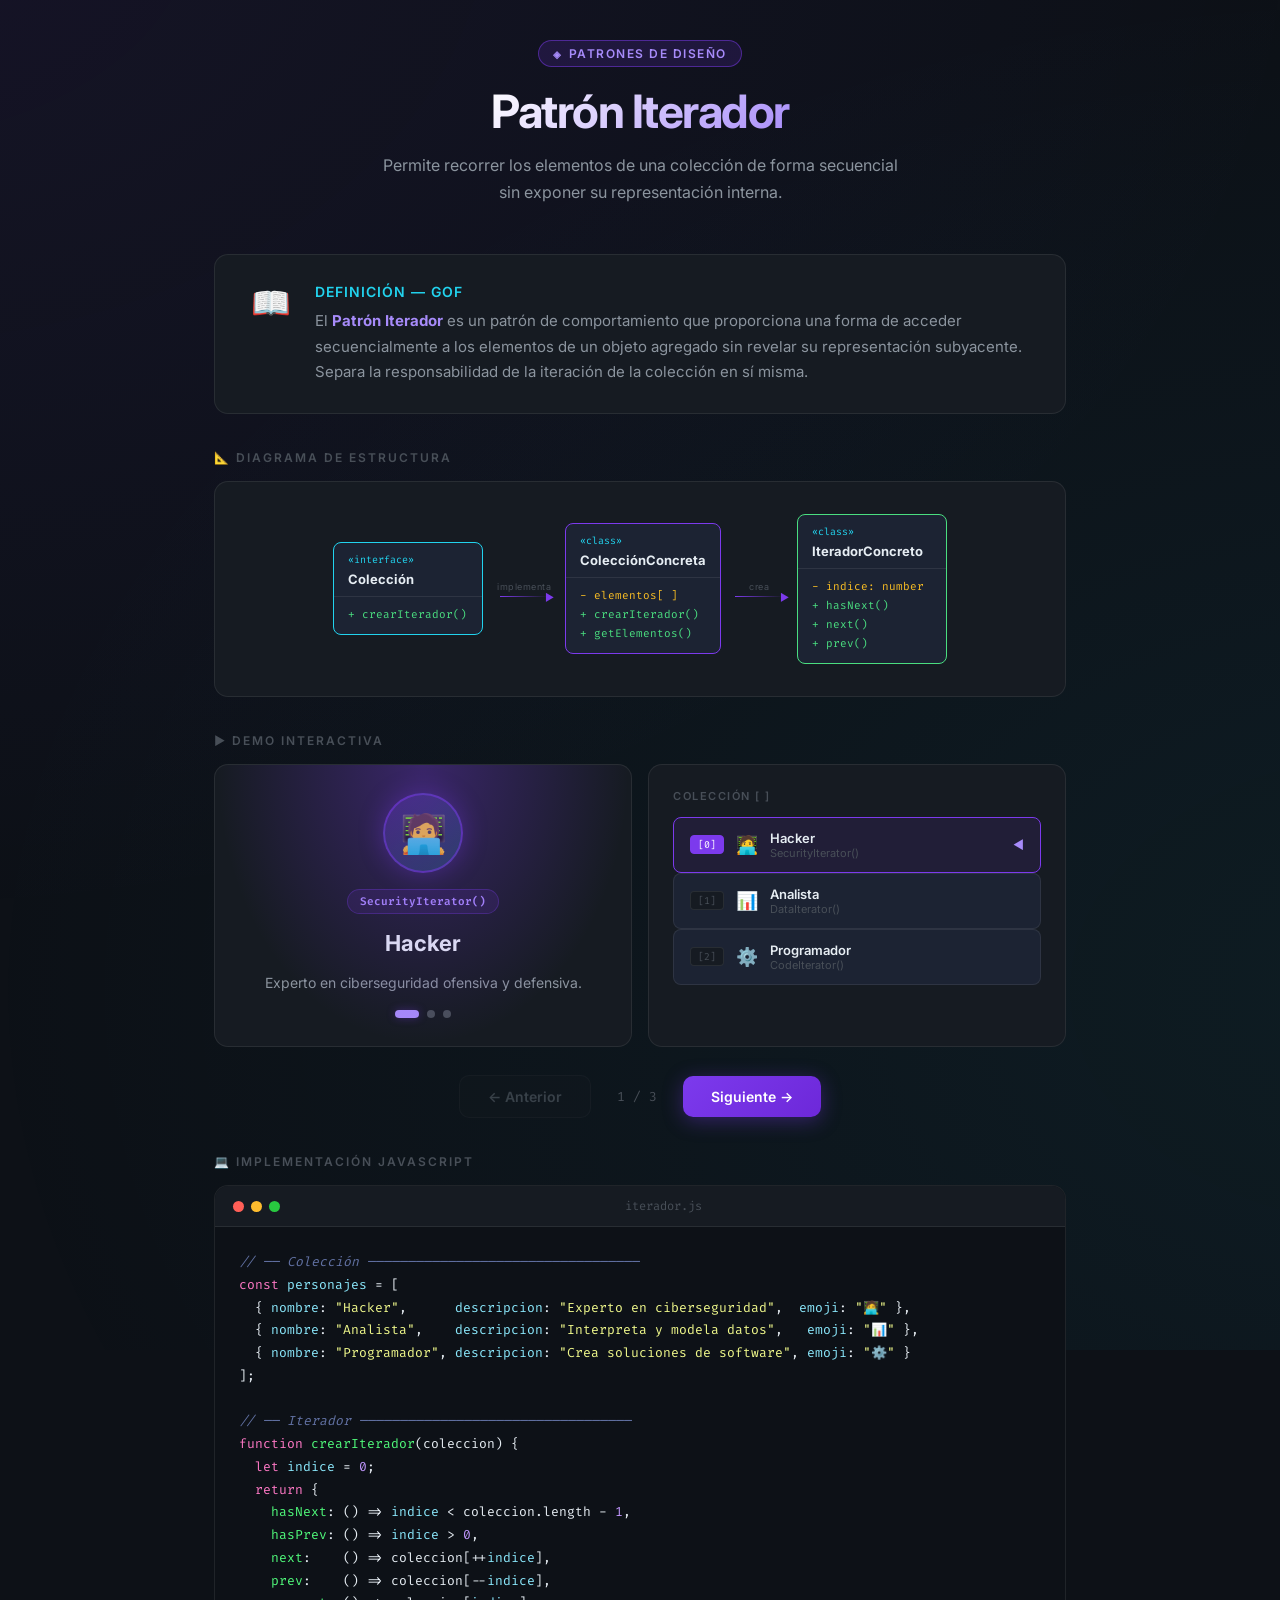
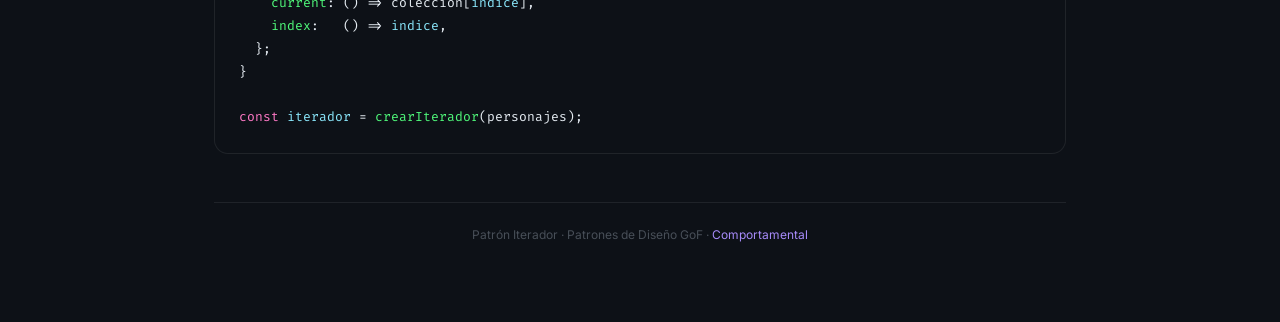
==== index.html @ ac51352c "Primer commit - widget patron iterador" ====
<!DOCTYPE html>
<html lang="es">

<head>
  <meta charset="UTF-8">
  <meta name="viewport" content="width=device-width, initial-scale=1.0">
  <title>Patrón Iterador | Design Patterns</title>
  <link
    href="https://fonts.googleapis.com/css2?family=Inter:wght@300;400;500;600;700&family=Fira+Code:wght@400;500&display=swap"
    rel="stylesheet">
  <style>
    :root {
      --bg-primary: #0d1117;
      --bg-secondary: #161b22;
      --bg-card: #1c2333;
      --bg-card-hover: #212a3e;
      --accent: #7c3aed;
      --accent-glow: rgba(124, 58, 237, 0.35);
      --accent-light: #a78bfa;
      --cyan: #22d3ee;
      --cyan-glow: rgba(34, 211, 238, 0.25);
      --green: #4ade80;
      --amber: #fbbf24;
      --text-primary: #e6edf3;
      --text-secondary: #8b949e;
      --text-muted: #484f58;
      --border: rgba(255, 255, 255, 0.08);
      --border-accent: rgba(124, 58, 237, 0.5);
      --radius: 14px;
      --radius-sm: 8px;
    }

    * {
      margin: 0;
      padding: 0;
      box-sizing: border-box;
    }

    body {
      font-family: 'Inter', sans-serif;
      background: var(--bg-primary);
      color: var(--text-primary);
      min-height: 100vh;
      overflow-x: hidden;
    }

    /* Animated background */
    body::before {
      content: '';
      position: fixed;
      top: -50%;
      left: -50%;
      width: 200%;
      height: 200%;
      background: radial-gradient(ellipse at 20% 20%, rgba(124, 58, 237, 0.08) 0%, transparent 50%),
        radial-gradient(ellipse at 80% 80%, rgba(34, 211, 238, 0.06) 0%, transparent 50%);
      animation: bgShift 15s ease-in-out infinite alternate;
      z-index: 0;
    }

    @keyframes bgShift {
      from {
        transform: translate(0, 0);
      }

      to {
        transform: translate(3%, 3%);
      }
    }

    .wrapper {
      position: relative;
      z-index: 1;
      max-width: 900px;
      margin: 0 auto;
      padding: 40px 24px 80px;
    }

    /* ── Header ── */
    .header {
      text-align: center;
      margin-bottom: 48px;
    }

    .badge {
      display: inline-flex;
      align-items: center;
      gap: 6px;
      background: rgba(124, 58, 237, 0.15);
      border: 1px solid var(--border-accent);
      color: var(--accent-light);
      font-size: 12px;
      font-weight: 600;
      letter-spacing: 1.5px;
      text-transform: uppercase;
      padding: 5px 14px;
      border-radius: 100px;
      margin-bottom: 18px;
    }

    .badge::before {
      content: '◈';
      font-size: 10px;
    }

    h1 {
      font-size: clamp(28px, 5vw, 46px);
      font-weight: 700;
      letter-spacing: -1.5px;
      line-height: 1.15;
      background: linear-gradient(135deg, #ffffff 30%, var(--accent-light) 70%, var(--cyan) 100%);
      -webkit-background-clip: text;
      background-clip: text;
      -webkit-text-fill-color: transparent;
      margin-bottom: 14px;
    }

    .subtitle {
      color: var(--text-secondary);
      font-size: 16px;
      font-weight: 400;
      max-width: 520px;
      margin: 0 auto;
      line-height: 1.7;
    }

    /* ── Definition Card ── */
    .definition-card {
      background: var(--bg-secondary);
      border: 1px solid var(--border);
      border-radius: var(--radius);
      padding: 28px 32px;
      margin-bottom: 36px;
      display: flex;
      gap: 20px;
      align-items: flex-start;
    }

    .def-icon {
      font-size: 32px;
      min-width: 48px;
      text-align: center;
    }

    .definition-card h3 {
      font-size: 14px;
      font-weight: 600;
      color: var(--cyan);
      text-transform: uppercase;
      letter-spacing: 1px;
      margin-bottom: 8px;
    }

    .definition-card p {
      color: var(--text-secondary);
      font-size: 15px;
      line-height: 1.7;
    }

    /* ── UML Diagram ── */
    .section-title {
      font-size: 12px;
      font-weight: 600;
      color: var(--text-muted);
      text-transform: uppercase;
      letter-spacing: 2px;
      margin-bottom: 16px;
    }

    .diagram-section {
      margin-bottom: 36px;
    }

    .diagram {
      background: var(--bg-secondary);
      border: 1px solid var(--border);
      border-radius: var(--radius);
      padding: 32px 24px;
      display: flex;
      align-items: center;
      justify-content: center;
      gap: 0;
      flex-wrap: wrap;
      row-gap: 20px;
      overflow: hidden;
    }

    .uml-box {
      background: var(--bg-card);
      border: 1.5px solid var(--border);
      border-radius: var(--radius-sm);
      min-width: 150px;
      text-align: left;
      flex-shrink: 0;
      transition: transform 0.2s, border-color 0.2s;
    }

    .uml-box:hover {
      transform: translateY(-3px);
      border-color: var(--accent-light);
    }

    .uml-box.interface {
      border-color: var(--cyan);
    }

    .uml-box.concrete {
      border-color: var(--accent);
    }

    .uml-box.highlight {
      border-color: var(--green);
    }

    .uml-header {
      padding: 10px 14px 8px;
      border-bottom: 1px solid var(--border);
    }

    .uml-stereotype {
      font-size: 10px;
      color: var(--cyan);
      font-family: 'Fira Code', monospace;
      display: block;
      margin-bottom: 2px;
    }

    .uml-name {
      font-size: 13px;
      font-weight: 700;
      color: var(--text-primary);
    }

    .uml-body {
      padding: 8px 14px 10px;
    }

    .uml-method {
      font-size: 11px;
      font-family: 'Fira Code', monospace;
      color: var(--text-secondary);
      padding: 2px 0;
      display: block;
    }

    .uml-method.pub {
      color: var(--green);
    }

    .uml-method.prv {
      color: var(--amber);
    }

    .arrow {
      display: flex;
      flex-direction: column;
      align-items: center;
      padding: 0 14px;
      color: var(--text-muted);
      font-size: 11px;
      gap: 4px;
    }

    .arrow-line {
      width: 48px;
      height: 1px;
      background: linear-gradient(90deg, var(--accent), transparent);
      position: relative;
    }

    .arrow-line::after {
      content: '▶';
      position: absolute;
      right: -6px;
      top: -5px;
      font-size: 10px;
      color: var(--accent);
    }

    .arrow-label {
      font-size: 9px;
      color: var(--text-muted);
      letter-spacing: 0.5px;
    }

    /* ── Demo Section ── */
    .demo-section {
      margin-bottom: 36px;
    }

    .demo-grid {
      display: grid;
      grid-template-columns: 1fr 1fr;
      gap: 16px;
    }

    @media (max-width: 600px) {
      .demo-grid {
        grid-template-columns: 1fr;
      }

      .definition-card {
        flex-direction: column;
      }
    }

    /* Card de personaje activo */
    .character-panel {
      background: var(--bg-secondary);
      border: 1px solid var(--border);
      border-radius: var(--radius);
      padding: 28px;
      display: flex;
      flex-direction: column;
      align-items: center;
      gap: 16px;
      position: relative;
      overflow: hidden;
    }

    .character-panel::before {
      content: '';
      position: absolute;
      inset: 0;
      background: radial-gradient(ellipse at top, var(--accent-glow) 0%, transparent 70%);
      pointer-events: none;
    }

    .avatar {
      width: 80px;
      height: 80px;
      border-radius: 50%;
      display: flex;
      align-items: center;
      justify-content: center;
      font-size: 38px;
      background: linear-gradient(135deg, rgba(124, 58, 237, 0.3), rgba(34, 211, 238, 0.2));
      border: 2px solid var(--border-accent);
      box-shadow: 0 0 24px var(--accent-glow);
      transition: all 0.4s ease;
    }

    .avatar.animating {
      animation: avatarPop 0.4s cubic-bezier(0.34, 1.56, 0.64, 1);
    }

    @keyframes avatarPop {
      0% {
        transform: scale(0.7);
        opacity: 0.3;
      }

      100% {
        transform: scale(1);
        opacity: 1;
      }
    }

    #nombre {
      font-size: 22px;
      font-weight: 700;
      color: var(--text-primary);
      transition: opacity 0.25s;
    }

    #descripcion {
      font-size: 14px;
      color: var(--text-secondary);
      text-align: center;
      line-height: 1.6;
    }

    #rol {
      display: inline-flex;
      align-items: center;
      gap: 6px;
      font-size: 11px;
      font-weight: 600;
      font-family: 'Fira Code', monospace;
      color: var(--accent-light);
      background: rgba(124, 58, 237, 0.12);
      border: 1px solid rgba(124, 58, 237, 0.3);
      padding: 4px 12px;
      border-radius: 100px;
    }

    /* Index tracker */
    .dots {
      display: flex;
      gap: 8px;
      align-items: center;
    }

    .dot {
      width: 8px;
      height: 8px;
      border-radius: 50%;
      background: var(--text-muted);
      transition: all 0.3s ease;
      cursor: pointer;
    }

    .dot.active {
      background: var(--accent-light);
      width: 24px;
      border-radius: 4px;
      box-shadow: 0 0 8px var(--accent-glow);
    }

    /* Collection panel */
    .collection-panel {
      background: var(--bg-secondary);
      border: 1px solid var(--border);
      border-radius: var(--radius);
      padding: 24px;
      display: flex;
      flex-direction: column;
      gap: 10px;
    }

    .panel-label {
      font-size: 11px;
      font-weight: 600;
      color: var(--text-muted);
      text-transform: uppercase;
      letter-spacing: 1.5px;
      margin-bottom: 4px;
    }

    .collection-item {
      background: var(--bg-card);
      border: 1px solid var(--border);
      border-radius: var(--radius-sm);
      padding: 12px 16px;
      display: flex;
      align-items: center;
      gap: 12px;
      cursor: pointer;
      transition: all 0.2s ease;
    }

    .collection-item:hover {
      border-color: rgba(124, 58, 237, 0.4);
      background: var(--bg-card-hover);
    }

    .collection-item.current {
      border-color: var(--accent);
      background: rgba(124, 58, 237, 0.1);
    }

    .item-idx {
      font-size: 10px;
      font-family: 'Fira Code', monospace;
      color: var(--text-muted);
      background: var(--bg-secondary);
      border: 1px solid var(--border);
      border-radius: 4px;
      padding: 2px 7px;
      min-width: 32px;
      text-align: center;
    }

    .current .item-idx {
      background: var(--accent);
      color: white;
      border-color: var(--accent);
    }

    .item-emoji {
      font-size: 18px;
    }

    .item-info {
      flex: 1;
    }

    .item-name {
      font-size: 13px;
      font-weight: 600;
      color: var(--text-primary);
    }

    .item-desc {
      font-size: 11px;
      color: var(--text-muted);
    }

    .arrow-indicator {
      font-size: 12px;
      color: var(--accent-light);
      opacity: 0;
      transition: opacity 0.2s;
    }

    .current .arrow-indicator {
      opacity: 1;
    }

    /* ── Controls ── */
    .controls {
      display: flex;
      align-items: center;
      justify-content: center;
      gap: 16px;
      margin-top: 28px;
    }

    .btn {
      display: inline-flex;
      align-items: center;
      gap: 8px;
      padding: 12px 28px;
      border-radius: 10px;
      border: none;
      font-family: 'Inter', sans-serif;
      font-size: 14px;
      font-weight: 600;
      cursor: pointer;
      transition: all 0.2s ease;
      position: relative;
      overflow: hidden;
    }

    .btn::after {
      content: '';
      position: absolute;
      inset: 0;
      background: white;
      opacity: 0;
      transition: opacity 0.2s;
    }

    .btn:hover::after {
      opacity: 0.07;
    }

    .btn:active {
      transform: scale(0.96);
    }

    .btn-primary {
      background: linear-gradient(135deg, var(--accent), #6d28d9);
      color: white;
      box-shadow: 0 4px 20px var(--accent-glow);
    }

    .btn-primary:hover {
      box-shadow: 0 6px 28px rgba(124, 58, 237, 0.5);
      transform: translateY(-1px);
    }

    .btn-secondary {
      background: var(--bg-secondary);
      color: var(--text-secondary);
      border: 1px solid var(--border);
    }

    .btn-secondary:hover {
      color: var(--text-primary);
      border-color: rgba(124, 58, 237, 0.4);
    }

    .btn:disabled {
      opacity: 0.35;
      cursor: not-allowed;
      transform: none !important;
      box-shadow: none !important;
    }

    .counter {
      font-family: 'Fira Code', monospace;
      font-size: 13px;
      color: var(--text-muted);
      min-width: 60px;
      text-align: center;
    }

    /* ── Code Section ── */
    .code-section {
      margin-bottom: 36px;
    }

    .code-block {
      background: #0d1117;
      border: 1px solid var(--border);
      border-radius: var(--radius);
      overflow: hidden;
    }

    .code-topbar {
      display: flex;
      align-items: center;
      justify-content: space-between;
      padding: 12px 18px;
      background: var(--bg-secondary);
      border-bottom: 1px solid var(--border);
    }

    .code-dots {
      display: flex;
      gap: 7px;
    }

    .code-dots span {
      width: 11px;
      height: 11px;
      border-radius: 50%;
    }

    .code-dots span:nth-child(1) {
      background: #ff5f57;
    }

    .code-dots span:nth-child(2) {
      background: #febc2e;
    }

    .code-dots span:nth-child(3) {
      background: #28c840;
    }

    .code-file {
      font-size: 12px;
      font-family: 'Fira Code', monospace;
      color: var(--text-muted);
    }

    pre {
      padding: 24px;
      overflow-x: auto;
      margin: 0;
    }

    code {
      font-family: 'Fira Code', monospace;
      font-size: 13px;
      line-height: 1.75;
    }

    .kw {
      color: #ff79c6;
    }

    .fn {
      color: #50fa7b;
    }

    .str {
      color: #f1fa8c;
    }

    .cm {
      color: #6272a4;
      font-style: italic;
    }

    .num {
      color: #bd93f9;
    }

    .prop {
      color: #8be9fd;
    }

    .cls {
      color: #ffb86c;
    }

    /* ── Footer ── */
    .footer {
      text-align: center;
      margin-top: 48px;
      padding-top: 24px;
      border-top: 1px solid var(--border);
      color: var(--text-muted);
      font-size: 12px;
    }
  </style>
</head>

<body>
  <div class="wrapper">

    <!-- Header -->
    <header class="header">
      <div class="badge">Patrones de Diseño</div>
      <h1>Patrón Iterador</h1>
      <p class="subtitle">
        Permite recorrer los elementos de una colección de forma secuencial
        sin exponer su representación interna.
      </p>
    </header>

    <!-- Definition -->
    <div class="definition-card">
      <div class="def-icon">📖</div>
      <div>
        <h3>Definición — GoF</h3>
        <p>
          El <strong style="color:var(--accent-light)">Patrón Iterador</strong> es un patrón de comportamiento que
          proporciona una forma de acceder secuencialmente a los elementos de un objeto agregado
          sin revelar su representación subyacente. Separa la responsabilidad de la
          iteración de la colección en sí misma.
        </p>
      </div>
    </div>

    <!-- UML Diagram -->
    <div class="diagram-section">
      <div class="section-title">📐 Diagrama de Estructura</div>
      <div class="diagram">

        <!-- Colección (interfaz) -->
        <div class="uml-box interface">
          <div class="uml-header">
            <span class="uml-stereotype">«interface»</span>
            <span class="uml-name">Colección</span>
          </div>
          <div class="uml-body">
            <span class="uml-method pub">+ crearIterador()</span>
          </div>
        </div>

        <div class="arrow">
          <span class="arrow-label">implementa</span>
          <div class="arrow-line"></div>
        </div>

        <!-- Colección Concreta -->
        <div class="uml-box concrete">
          <div class="uml-header">
            <span class="uml-stereotype">«class»</span>
            <span class="uml-name">ColecciónConcreta</span>
          </div>
          <div class="uml-body">
            <span class="uml-method prv">- elementos[ ]</span>
            <span class="uml-method pub">+ crearIterador()</span>
            <span class="uml-method pub">+ getElementos()</span>
          </div>
        </div>

        <div class="arrow">
          <span class="arrow-label">crea</span>
          <div class="arrow-line"></div>
        </div>

        <!-- Iterador Concreto -->
        <div class="uml-box highlight">
          <div class="uml-header">
            <span class="uml-stereotype">«class»</span>
            <span class="uml-name">IteradorConcreto</span>
          </div>
          <div class="uml-body">
            <span class="uml-method prv">- indice: number</span>
            <span class="uml-method pub">+ hasNext()</span>
            <span class="uml-method pub">+ next()</span>
            <span class="uml-method pub">+ prev()</span>
          </div>
        </div>

      </div>
    </div>

    <!-- Demo -->
    <div class="demo-section">
      <div class="section-title">▶ Demo Interactiva</div>
      <div class="demo-grid">

        <!-- Personaje activo -->
        <div class="character-panel">
          <div class="avatar" id="avatar">🧑‍💻</div>
          <div id="rol">iterador.current()</div>
          <div id="nombre">—</div>
          <div id="descripcion">—</div>
          <div class="dots" id="dots"></div>
        </div>

        <!-- Lista colección -->
        <div class="collection-panel">
          <div class="panel-label">Colección [ ]</div>
          <div id="collection-list"></div>
        </div>

      </div>

      <!-- Controls -->
      <div class="controls">
        <button class="btn btn-secondary" id="btnAnterior" onclick="anterior()">
          ← Anterior
        </button>
        <span class="counter" id="counter">0 / 0</span>
        <button class="btn btn-primary" id="btnSiguiente" onclick="siguiente()">
          Siguiente →
        </button>
      </div>
    </div>

    <!-- Código -->
    <div class="code-section">
      <div class="section-title">💻 Implementación JavaScript</div>
      <div class="code-block">
        <div class="code-topbar">
          <div class="code-dots">
            <span></span><span></span><span></span>
          </div>
          <span class="code-file">iterador.js</span>
          <span></span>
        </div>
        <pre><code><span class="cm">// ── Colección ──────────────────────────────────</span>
<span class="kw">const</span> <span class="prop">personajes</span> = [
  { <span class="prop">nombre</span>: <span class="str">"Hacker"</span>,      <span class="prop">descripcion</span>: <span class="str">"Experto en ciberseguridad"</span>,  <span class="prop">emoji</span>: <span class="str">"🧑‍💻"</span> },
  { <span class="prop">nombre</span>: <span class="str">"Analista"</span>,    <span class="prop">descripcion</span>: <span class="str">"Interpreta y modela datos"</span>,   <span class="prop">emoji</span>: <span class="str">"📊"</span> },
  { <span class="prop">nombre</span>: <span class="str">"Programador"</span>, <span class="prop">descripcion</span>: <span class="str">"Crea soluciones de software"</span>, <span class="prop">emoji</span>: <span class="str">"⚙️"</span> }
];

<span class="cm">// ── Iterador ──────────────────────────────────</span>
<span class="kw">function</span> <span class="fn">crearIterador</span>(coleccion) {
  <span class="kw">let</span> <span class="prop">indice</span> = <span class="num">0</span>;
  <span class="kw">return</span> {
    <span class="fn">hasNext</span>: () => <span class="prop">indice</span> &lt; coleccion.length - <span class="num">1</span>,
    <span class="fn">hasPrev</span>: () => <span class="prop">indice</span> > <span class="num">0</span>,
    <span class="fn">next</span>:    () => coleccion[++<span class="prop">indice</span>],
    <span class="fn">prev</span>:    () => coleccion[--<span class="prop">indice</span>],
    <span class="fn">current</span>: () => coleccion[<span class="prop">indice</span>],
    <span class="fn">index</span>:   () => <span class="prop">indice</span>,
  };
}

<span class="kw">const</span> <span class="prop">iterador</span> = <span class="fn">crearIterador</span>(personajes);</code></pre>
      </div>
    </div>

    <footer class="footer">
      Patrón Iterador · Patrones de Diseño GoF · <span style="color:var(--accent-light)">Comportamental</span>
    </footer>

  </div>

  <script>
    const personajes = [
      { nombre: "Hacker", descripcion: "Experto en ciberseguridad ofensiva y defensiva.", emoji: "🧑‍💻", rol: "SecurityIterator" },
      { nombre: "Analista", descripcion: "Interpreta datos y modela soluciones de negocio.", emoji: "📊", rol: "DataIterator" },
      { nombre: "Programador", descripcion: "Crea soluciones de software elegantes y escalables.", emoji: "⚙️", rol: "CodeIterator" }
    ];

    // ── Iterador real ──
    function crearIterador(col) {
      let i = 0;
      return {
        hasNext: () => i < col.length - 1,
        hasPrev: () => i > 0,
        next: () => col[++i],
        prev: () => col[--i],
        current: () => col[i],
        index: () => i,
        total: () => col.length,
      };
    }

    const iter = crearIterador(personajes);

    function render() {
      const p = iter.current();
      const idx = iter.index();
      const total = iter.total();

      // Avatar
      const av = document.getElementById('avatar');
      av.textContent = p.emoji;
      av.classList.remove('animating');
      void av.offsetWidth; // reflow
      av.classList.add('animating');

      // Texts
      document.getElementById('nombre').textContent = p.nombre;
      document.getElementById('descripcion').textContent = p.descripcion;
      document.getElementById('rol').textContent = p.rol + '()';
      document.getElementById('counter').textContent = `${idx + 1} / ${total}`;

      // Dots
      const dots = document.getElementById('dots');
      dots.innerHTML = '';
      for (let d = 0; d < total; d++) {
        const dot = document.createElement('div');
        dot.className = 'dot' + (d === idx ? ' active' : '');
        dot.onclick = () => jumpTo(d);
        dots.appendChild(dot);
      }

      // Collection list
      const list = document.getElementById('collection-list');
      list.innerHTML = '';
      personajes.forEach((item, d) => {
        const el = document.createElement('div');
        el.className = 'collection-item' + (d === idx ? ' current' : '');
        el.onclick = () => jumpTo(d);
        el.innerHTML = `
          <span class="item-idx">[${d}]</span>
          <span class="item-emoji">${item.emoji}</span>
          <div class="item-info">
            <div class="item-name">${item.nombre}</div>
            <div class="item-desc">${item.rol}()</div>
          </div>
          <span class="arrow-indicator">◀</span>
        `;
        list.appendChild(el);
      });

      // Buttons
      document.getElementById('btnAnterior').disabled = !iter.hasPrev();
      document.getElementById('btnSiguiente').disabled = !iter.hasNext();
    }

    function siguiente() { if (iter.hasNext()) { iter.next(); render(); } }
    function anterior() { if (iter.hasPrev()) { iter.prev(); render(); } }

    function jumpTo(target) {
      const cur = iter.index();
      if (target === cur) return;
      const delta = target > cur ? 1 : -1;
      while (iter.index() !== target) {
        delta > 0 ? iter.next() : iter.prev();
      }
      render();
    }

    render();
  </script>
</body>

</html>
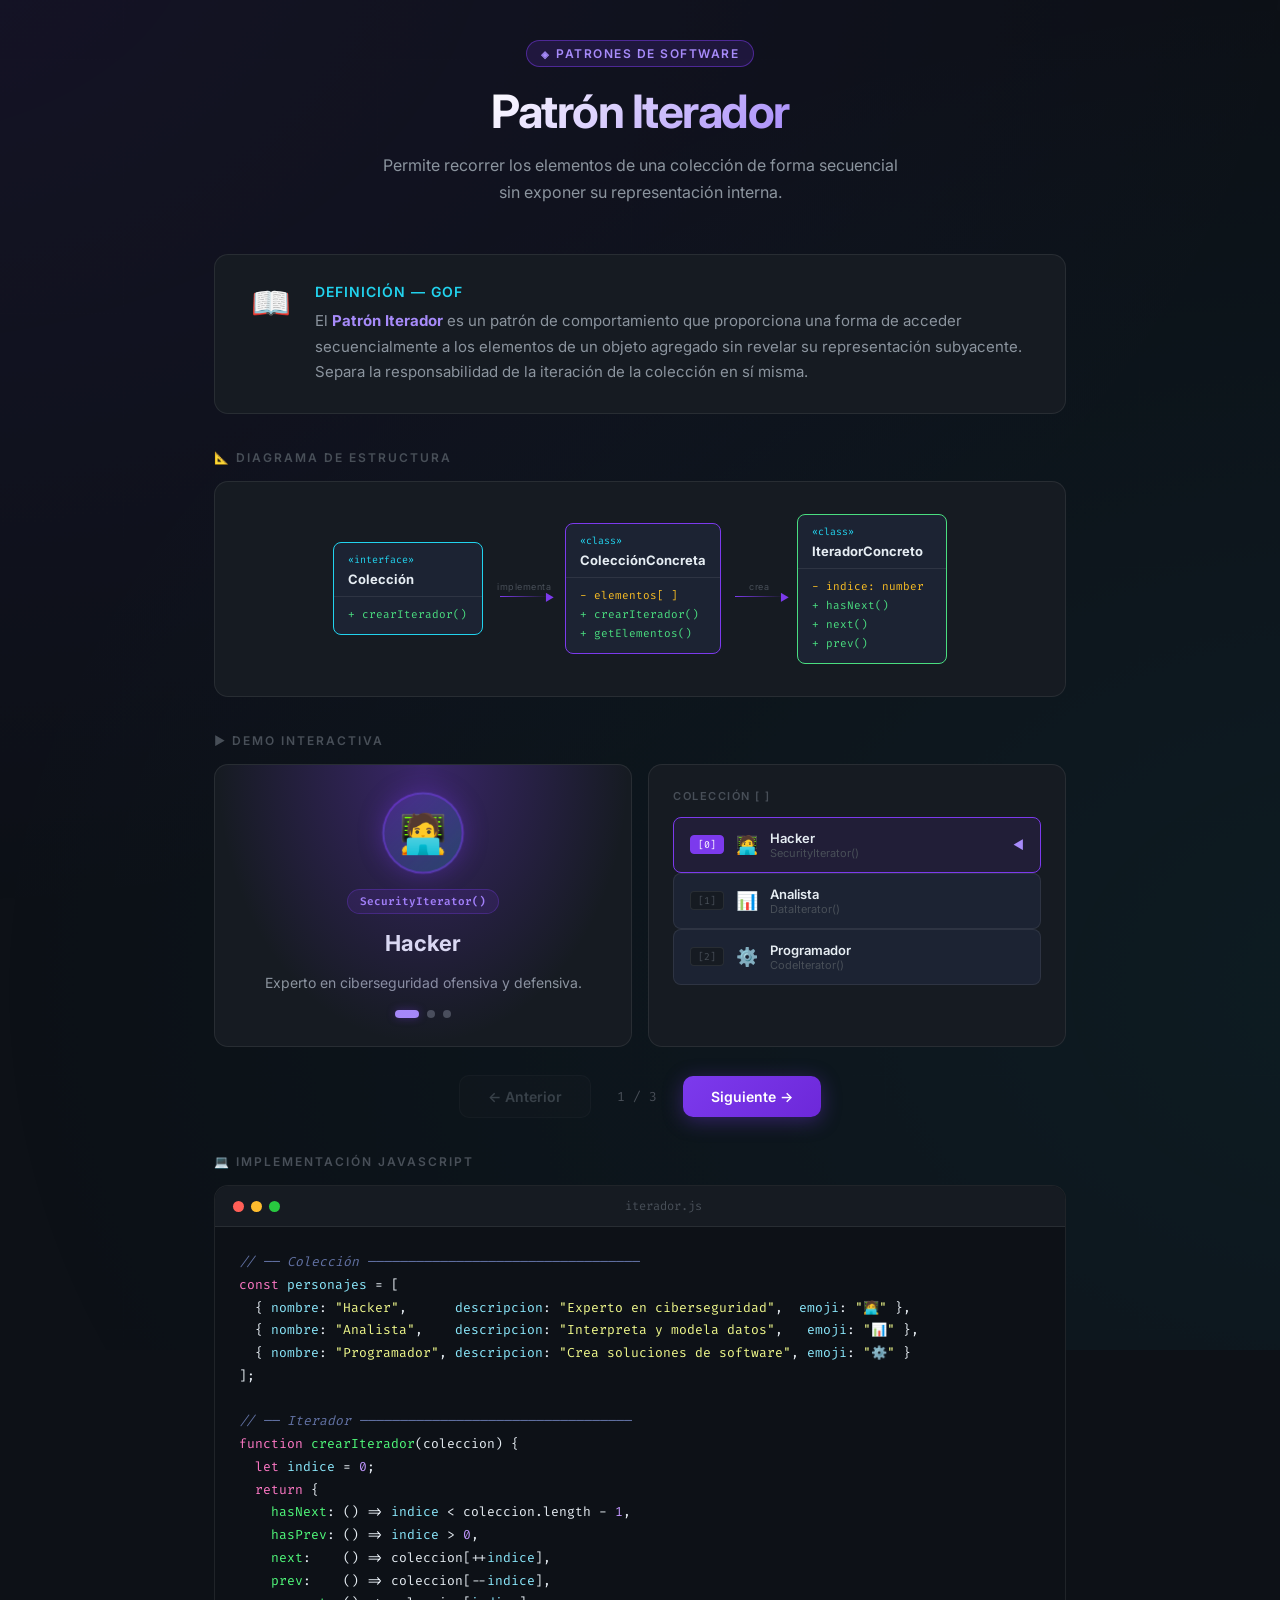
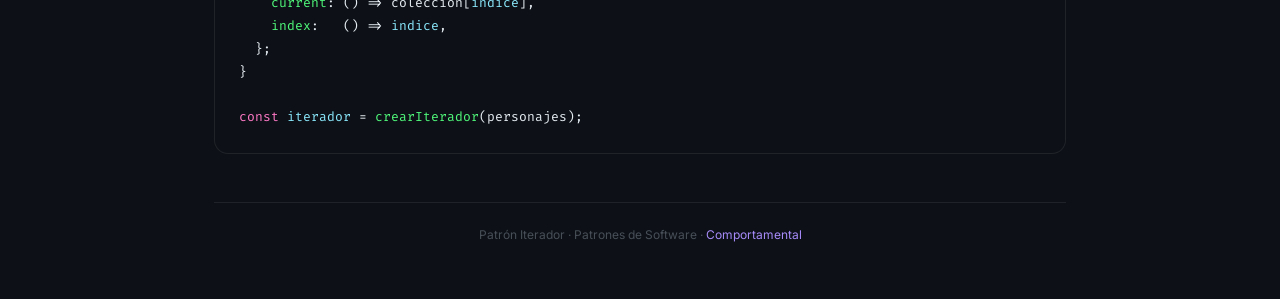
==== commit 6bc23b7e: "fix: agrega index.html en raiz con redireccion a patron-iterador" ====
--- a/index.html
+++ b/index.html
@@ -1,932 +1,30 @@
 <!DOCTYPE html>
 <html lang="es">
-
 <head>
   <meta charset="UTF-8">
-  <meta name="viewport" content="width=device-width, initial-scale=1.0">
-  <title>Patrón Iterador | Design Patterns</title>
-  <link
-    href="https://fonts.googleapis.com/css2?family=Inter:wght@300;400;500;600;700&family=Fira+Code:wght@400;500&display=swap"
-    rel="stylesheet">
+  <meta http-equiv="refresh" content="0; url=patron-iterador/">
+  <title>Patrones de Software</title>
   <style>
-    :root {
-      --bg-primary: #0d1117;
-      --bg-secondary: #161b22;
-      --bg-card: #1c2333;
-      --bg-card-hover: #212a3e;
-      --accent: #7c3aed;
-      --accent-glow: rgba(124, 58, 237, 0.35);
-      --accent-light: #a78bfa;
-      --cyan: #22d3ee;
-      --cyan-glow: rgba(34, 211, 238, 0.25);
-      --green: #4ade80;
-      --amber: #fbbf24;
-      --text-primary: #e6edf3;
-      --text-secondary: #8b949e;
-      --text-muted: #484f58;
-      --border: rgba(255, 255, 255, 0.08);
-      --border-accent: rgba(124, 58, 237, 0.5);
-      --radius: 14px;
-      --radius-sm: 8px;
-    }
-
-    * {
-      margin: 0;
-      padding: 0;
-      box-sizing: border-box;
-    }
-
+    :root { --accent: #7c3aed; --bg: #0d1117; --text: #e6edf3; --muted: #8b949e; }
+    * { margin: 0; padding: 0; box-sizing: border-box; }
     body {
-      font-family: 'Inter', sans-serif;
-      background: var(--bg-primary);
-      color: var(--text-primary);
-      min-height: 100vh;
-      overflow-x: hidden;
-    }
-
-    /* Animated background */
-    body::before {
-      content: '';
-      position: fixed;
-      top: -50%;
-      left: -50%;
-      width: 200%;
-      height: 200%;
-      background: radial-gradient(ellipse at 20% 20%, rgba(124, 58, 237, 0.08) 0%, transparent 50%),
-        radial-gradient(ellipse at 80% 80%, rgba(34, 211, 238, 0.06) 0%, transparent 50%);
-      animation: bgShift 15s ease-in-out infinite alternate;
-      z-index: 0;
-    }
-
-    @keyframes bgShift {
-      from {
-        transform: translate(0, 0);
-      }
-
-      to {
-        transform: translate(3%, 3%);
-      }
-    }
-
-    .wrapper {
-      position: relative;
-      z-index: 1;
-      max-width: 900px;
-      margin: 0 auto;
-      padding: 40px 24px 80px;
-    }
-
-    /* ── Header ── */
-    .header {
-      text-align: center;
-      margin-bottom: 48px;
-    }
-
-    .badge {
-      display: inline-flex;
-      align-items: center;
-      gap: 6px;
-      background: rgba(124, 58, 237, 0.15);
-      border: 1px solid var(--border-accent);
-      color: var(--accent-light);
-      font-size: 12px;
-      font-weight: 600;
-      letter-spacing: 1.5px;
-      text-transform: uppercase;
-      padding: 5px 14px;
-      border-radius: 100px;
-      margin-bottom: 18px;
-    }
-
-    .badge::before {
-      content: '◈';
-      font-size: 10px;
-    }
-
-    h1 {
-      font-size: clamp(28px, 5vw, 46px);
-      font-weight: 700;
-      letter-spacing: -1.5px;
-      line-height: 1.15;
-      background: linear-gradient(135deg, #ffffff 30%, var(--accent-light) 70%, var(--cyan) 100%);
-      -webkit-background-clip: text;
-      background-clip: text;
-      -webkit-text-fill-color: transparent;
-      margin-bottom: 14px;
-    }
-
-    .subtitle {
-      color: var(--text-secondary);
-      font-size: 16px;
-      font-weight: 400;
-      max-width: 520px;
-      margin: 0 auto;
-      line-height: 1.7;
-    }
-
-    /* ── Definition Card ── */
-    .definition-card {
-      background: var(--bg-secondary);
-      border: 1px solid var(--border);
-      border-radius: var(--radius);
-      padding: 28px 32px;
-      margin-bottom: 36px;
-      display: flex;
-      gap: 20px;
-      align-items: flex-start;
-    }
-
-    .def-icon {
-      font-size: 32px;
-      min-width: 48px;
-      text-align: center;
-    }
-
-    .definition-card h3 {
-      font-size: 14px;
-      font-weight: 600;
-      color: var(--cyan);
-      text-transform: uppercase;
-      letter-spacing: 1px;
-      margin-bottom: 8px;
-    }
-
-    .definition-card p {
-      color: var(--text-secondary);
-      font-size: 15px;
-      line-height: 1.7;
-    }
-
-    /* ── UML Diagram ── */
-    .section-title {
-      font-size: 12px;
-      font-weight: 600;
-      color: var(--text-muted);
-      text-transform: uppercase;
-      letter-spacing: 2px;
-      margin-bottom: 16px;
-    }
-
-    .diagram-section {
-      margin-bottom: 36px;
-    }
-
-    .diagram {
-      background: var(--bg-secondary);
-      border: 1px solid var(--border);
-      border-radius: var(--radius);
-      padding: 32px 24px;
-      display: flex;
-      align-items: center;
-      justify-content: center;
-      gap: 0;
-      flex-wrap: wrap;
-      row-gap: 20px;
-      overflow: hidden;
-    }
-
-    .uml-box {
-      background: var(--bg-card);
-      border: 1.5px solid var(--border);
-      border-radius: var(--radius-sm);
-      min-width: 150px;
-      text-align: left;
-      flex-shrink: 0;
-      transition: transform 0.2s, border-color 0.2s;
-    }
-
-    .uml-box:hover {
-      transform: translateY(-3px);
-      border-color: var(--accent-light);
-    }
-
-    .uml-box.interface {
-      border-color: var(--cyan);
-    }
-
-    .uml-box.concrete {
-      border-color: var(--accent);
-    }
-
-    .uml-box.highlight {
-      border-color: var(--green);
-    }
-
-    .uml-header {
-      padding: 10px 14px 8px;
-      border-bottom: 1px solid var(--border);
-    }
-
-    .uml-stereotype {
-      font-size: 10px;
-      color: var(--cyan);
-      font-family: 'Fira Code', monospace;
-      display: block;
-      margin-bottom: 2px;
-    }
-
-    .uml-name {
-      font-size: 13px;
-      font-weight: 700;
-      color: var(--text-primary);
-    }
-
-    .uml-body {
-      padding: 8px 14px 10px;
-    }
-
-    .uml-method {
-      font-size: 11px;
-      font-family: 'Fira Code', monospace;
-      color: var(--text-secondary);
-      padding: 2px 0;
-      display: block;
-    }
-
-    .uml-method.pub {
-      color: var(--green);
-    }
-
-    .uml-method.prv {
-      color: var(--amber);
-    }
-
-    .arrow {
+      font-family: system-ui, sans-serif;
+      background: var(--bg);
+      color: var(--text);
       display: flex;
       flex-direction: column;
       align-items: center;
-      padding: 0 14px;
-      color: var(--text-muted);
-      font-size: 11px;
-      gap: 4px;
-    }
-
-    .arrow-line {
-      width: 48px;
-      height: 1px;
-      background: linear-gradient(90deg, var(--accent), transparent);
-      position: relative;
-    }
-
-    .arrow-line::after {
-      content: '▶';
-      position: absolute;
-      right: -6px;
-      top: -5px;
-      font-size: 10px;
-      color: var(--accent);
-    }
-
-    .arrow-label {
-      font-size: 9px;
-      color: var(--text-muted);
-      letter-spacing: 0.5px;
-    }
-
-    /* ── Demo Section ── */
-    .demo-section {
-      margin-bottom: 36px;
-    }
-
-    .demo-grid {
-      display: grid;
-      grid-template-columns: 1fr 1fr;
+      justify-content: center;
+      min-height: 100vh;
       gap: 16px;
     }
-
-    @media (max-width: 600px) {
-      .demo-grid {
-        grid-template-columns: 1fr;
-      }
-
-      .definition-card {
-        flex-direction: column;
-      }
-    }
-
-    /* Card de personaje activo */
-    .character-panel {
-      background: var(--bg-secondary);
-      border: 1px solid var(--border);
-      border-radius: var(--radius);
-      padding: 28px;
-      display: flex;
-      flex-direction: column;
-      align-items: center;
-      gap: 16px;
-      position: relative;
-      overflow: hidden;
-    }
-
-    .character-panel::before {
-      content: '';
-      position: absolute;
-      inset: 0;
-      background: radial-gradient(ellipse at top, var(--accent-glow) 0%, transparent 70%);
-      pointer-events: none;
-    }
-
-    .avatar {
-      width: 80px;
-      height: 80px;
-      border-radius: 50%;
-      display: flex;
-      align-items: center;
-      justify-content: center;
-      font-size: 38px;
-      background: linear-gradient(135deg, rgba(124, 58, 237, 0.3), rgba(34, 211, 238, 0.2));
-      border: 2px solid var(--border-accent);
-      box-shadow: 0 0 24px var(--accent-glow);
-      transition: all 0.4s ease;
-    }
-
-    .avatar.animating {
-      animation: avatarPop 0.4s cubic-bezier(0.34, 1.56, 0.64, 1);
-    }
-
-    @keyframes avatarPop {
-      0% {
-        transform: scale(0.7);
-        opacity: 0.3;
-      }
-
-      100% {
-        transform: scale(1);
-        opacity: 1;
-      }
-    }
-
-    #nombre {
-      font-size: 22px;
-      font-weight: 700;
-      color: var(--text-primary);
-      transition: opacity 0.25s;
-    }
-
-    #descripcion {
-      font-size: 14px;
-      color: var(--text-secondary);
-      text-align: center;
-      line-height: 1.6;
-    }
-
-    #rol {
-      display: inline-flex;
-      align-items: center;
-      gap: 6px;
-      font-size: 11px;
-      font-weight: 600;
-      font-family: 'Fira Code', monospace;
-      color: var(--accent-light);
-      background: rgba(124, 58, 237, 0.12);
-      border: 1px solid rgba(124, 58, 237, 0.3);
-      padding: 4px 12px;
-      border-radius: 100px;
-    }
-
-    /* Index tracker */
-    .dots {
-      display: flex;
-      gap: 8px;
-      align-items: center;
-    }
-
-    .dot {
-      width: 8px;
-      height: 8px;
-      border-radius: 50%;
-      background: var(--text-muted);
-      transition: all 0.3s ease;
-      cursor: pointer;
-    }
-
-    .dot.active {
-      background: var(--accent-light);
-      width: 24px;
-      border-radius: 4px;
-      box-shadow: 0 0 8px var(--accent-glow);
-    }
-
-    /* Collection panel */
-    .collection-panel {
-      background: var(--bg-secondary);
-      border: 1px solid var(--border);
-      border-radius: var(--radius);
-      padding: 24px;
-      display: flex;
-      flex-direction: column;
-      gap: 10px;
-    }
-
-    .panel-label {
-      font-size: 11px;
-      font-weight: 600;
-      color: var(--text-muted);
-      text-transform: uppercase;
-      letter-spacing: 1.5px;
-      margin-bottom: 4px;
-    }
-
-    .collection-item {
-      background: var(--bg-card);
-      border: 1px solid var(--border);
-      border-radius: var(--radius-sm);
-      padding: 12px 16px;
-      display: flex;
-      align-items: center;
-      gap: 12px;
-      cursor: pointer;
-      transition: all 0.2s ease;
-    }
-
-    .collection-item:hover {
-      border-color: rgba(124, 58, 237, 0.4);
-      background: var(--bg-card-hover);
-    }
-
-    .collection-item.current {
-      border-color: var(--accent);
-      background: rgba(124, 58, 237, 0.1);
-    }
-
-    .item-idx {
-      font-size: 10px;
-      font-family: 'Fira Code', monospace;
-      color: var(--text-muted);
-      background: var(--bg-secondary);
-      border: 1px solid var(--border);
-      border-radius: 4px;
-      padding: 2px 7px;
-      min-width: 32px;
-      text-align: center;
-    }
-
-    .current .item-idx {
-      background: var(--accent);
-      color: white;
-      border-color: var(--accent);
-    }
-
-    .item-emoji {
-      font-size: 18px;
-    }
-
-    .item-info {
-      flex: 1;
-    }
-
-    .item-name {
-      font-size: 13px;
-      font-weight: 600;
-      color: var(--text-primary);
-    }
-
-    .item-desc {
-      font-size: 11px;
-      color: var(--text-muted);
-    }
-
-    .arrow-indicator {
-      font-size: 12px;
-      color: var(--accent-light);
-      opacity: 0;
-      transition: opacity 0.2s;
-    }
-
-    .current .arrow-indicator {
-      opacity: 1;
-    }
-
-    /* ── Controls ── */
-    .controls {
-      display: flex;
-      align-items: center;
-      justify-content: center;
-      gap: 16px;
-      margin-top: 28px;
-    }
-
-    .btn {
-      display: inline-flex;
-      align-items: center;
-      gap: 8px;
-      padding: 12px 28px;
-      border-radius: 10px;
-      border: none;
-      font-family: 'Inter', sans-serif;
-      font-size: 14px;
-      font-weight: 600;
-      cursor: pointer;
-      transition: all 0.2s ease;
-      position: relative;
-      overflow: hidden;
-    }
-
-    .btn::after {
-      content: '';
-      position: absolute;
-      inset: 0;
-      background: white;
-      opacity: 0;
-      transition: opacity 0.2s;
-    }
-
-    .btn:hover::after {
-      opacity: 0.07;
-    }
-
-    .btn:active {
-      transform: scale(0.96);
-    }
-
-    .btn-primary {
-      background: linear-gradient(135deg, var(--accent), #6d28d9);
-      color: white;
-      box-shadow: 0 4px 20px var(--accent-glow);
-    }
-
-    .btn-primary:hover {
-      box-shadow: 0 6px 28px rgba(124, 58, 237, 0.5);
-      transform: translateY(-1px);
-    }
-
-    .btn-secondary {
-      background: var(--bg-secondary);
-      color: var(--text-secondary);
-      border: 1px solid var(--border);
-    }
-
-    .btn-secondary:hover {
-      color: var(--text-primary);
-      border-color: rgba(124, 58, 237, 0.4);
-    }
-
-    .btn:disabled {
-      opacity: 0.35;
-      cursor: not-allowed;
-      transform: none !important;
-      box-shadow: none !important;
-    }
-
-    .counter {
-      font-family: 'Fira Code', monospace;
-      font-size: 13px;
-      color: var(--text-muted);
-      min-width: 60px;
-      text-align: center;
-    }
-
-    /* ── Code Section ── */
-    .code-section {
-      margin-bottom: 36px;
-    }
-
-    .code-block {
-      background: #0d1117;
-      border: 1px solid var(--border);
-      border-radius: var(--radius);
-      overflow: hidden;
-    }
-
-    .code-topbar {
-      display: flex;
-      align-items: center;
-      justify-content: space-between;
-      padding: 12px 18px;
-      background: var(--bg-secondary);
-      border-bottom: 1px solid var(--border);
-    }
-
-    .code-dots {
-      display: flex;
-      gap: 7px;
-    }
-
-    .code-dots span {
-      width: 11px;
-      height: 11px;
-      border-radius: 50%;
-    }
-
-    .code-dots span:nth-child(1) {
-      background: #ff5f57;
-    }
-
-    .code-dots span:nth-child(2) {
-      background: #febc2e;
-    }
-
-    .code-dots span:nth-child(3) {
-      background: #28c840;
-    }
-
-    .code-file {
-      font-size: 12px;
-      font-family: 'Fira Code', monospace;
-      color: var(--text-muted);
-    }
-
-    pre {
-      padding: 24px;
-      overflow-x: auto;
-      margin: 0;
-    }
-
-    code {
-      font-family: 'Fira Code', monospace;
-      font-size: 13px;
-      line-height: 1.75;
-    }
-
-    .kw {
-      color: #ff79c6;
-    }
-
-    .fn {
-      color: #50fa7b;
-    }
-
-    .str {
-      color: #f1fa8c;
-    }
-
-    .cm {
-      color: #6272a4;
-      font-style: italic;
-    }
-
-    .num {
-      color: #bd93f9;
-    }
-
-    .prop {
-      color: #8be9fd;
-    }
-
-    .cls {
-      color: #ffb86c;
-    }
-
-    /* ── Footer ── */
-    .footer {
-      text-align: center;
-      margin-top: 48px;
-      padding-top: 24px;
-      border-top: 1px solid var(--border);
-      color: var(--text-muted);
-      font-size: 12px;
-    }
+    h1 { font-size: 22px; font-weight: 700; }
+    p  { color: var(--muted); font-size: 14px; }
+    a  { color: var(--accent); }
   </style>
 </head>
-
 <body>
-  <div class="wrapper">
-
-    <!-- Header -->
-    <header class="header">
-      <div class="badge">Patrones de Diseño</div>
-      <h1>Patrón Iterador</h1>
-      <p class="subtitle">
-        Permite recorrer los elementos de una colección de forma secuencial
-        sin exponer su representación interna.
-      </p>
-    </header>
-
-    <!-- Definition -->
-    <div class="definition-card">
-      <div class="def-icon">📖</div>
-      <div>
-        <h3>Definición — GoF</h3>
-        <p>
-          El <strong style="color:var(--accent-light)">Patrón Iterador</strong> es un patrón de comportamiento que
-          proporciona una forma de acceder secuencialmente a los elementos de un objeto agregado
-          sin revelar su representación subyacente. Separa la responsabilidad de la
-          iteración de la colección en sí misma.
-        </p>
-      </div>
-    </div>
-
-    <!-- UML Diagram -->
-    <div class="diagram-section">
-      <div class="section-title">📐 Diagrama de Estructura</div>
-      <div class="diagram">
-
-        <!-- Colección (interfaz) -->
-        <div class="uml-box interface">
-          <div class="uml-header">
-            <span class="uml-stereotype">«interface»</span>
-            <span class="uml-name">Colección</span>
-          </div>
-          <div class="uml-body">
-            <span class="uml-method pub">+ crearIterador()</span>
-          </div>
-        </div>
-
-        <div class="arrow">
-          <span class="arrow-label">implementa</span>
-          <div class="arrow-line"></div>
-        </div>
-
-        <!-- Colección Concreta -->
-        <div class="uml-box concrete">
-          <div class="uml-header">
-            <span class="uml-stereotype">«class»</span>
-            <span class="uml-name">ColecciónConcreta</span>
-          </div>
-          <div class="uml-body">
-            <span class="uml-method prv">- elementos[ ]</span>
-            <span class="uml-method pub">+ crearIterador()</span>
-            <span class="uml-method pub">+ getElementos()</span>
-          </div>
-        </div>
-
-        <div class="arrow">
-          <span class="arrow-label">crea</span>
-          <div class="arrow-line"></div>
-        </div>
-
-        <!-- Iterador Concreto -->
-        <div class="uml-box highlight">
-          <div class="uml-header">
-            <span class="uml-stereotype">«class»</span>
-            <span class="uml-name">IteradorConcreto</span>
-          </div>
-          <div class="uml-body">
-            <span class="uml-method prv">- indice: number</span>
-            <span class="uml-method pub">+ hasNext()</span>
-            <span class="uml-method pub">+ next()</span>
-            <span class="uml-method pub">+ prev()</span>
-          </div>
-        </div>
-
-      </div>
-    </div>
-
-    <!-- Demo -->
-    <div class="demo-section">
-      <div class="section-title">▶ Demo Interactiva</div>
-      <div class="demo-grid">
-
-        <!-- Personaje activo -->
-        <div class="character-panel">
-          <div class="avatar" id="avatar">🧑‍💻</div>
-          <div id="rol">iterador.current()</div>
-          <div id="nombre">—</div>
-          <div id="descripcion">—</div>
-          <div class="dots" id="dots"></div>
-        </div>
-
-        <!-- Lista colección -->
-        <div class="collection-panel">
-          <div class="panel-label">Colección [ ]</div>
-          <div id="collection-list"></div>
-        </div>
-
-      </div>
-
-      <!-- Controls -->
-      <div class="controls">
-        <button class="btn btn-secondary" id="btnAnterior" onclick="anterior()">
-          ← Anterior
-        </button>
-        <span class="counter" id="counter">0 / 0</span>
-        <button class="btn btn-primary" id="btnSiguiente" onclick="siguiente()">
-          Siguiente →
-        </button>
-      </div>
-    </div>
-
-    <!-- Código -->
-    <div class="code-section">
-      <div class="section-title">💻 Implementación JavaScript</div>
-      <div class="code-block">
-        <div class="code-topbar">
-          <div class="code-dots">
-            <span></span><span></span><span></span>
-          </div>
-          <span class="code-file">iterador.js</span>
-          <span></span>
-        </div>
-        <pre><code><span class="cm">// ── Colección ──────────────────────────────────</span>
-<span class="kw">const</span> <span class="prop">personajes</span> = [
-  { <span class="prop">nombre</span>: <span class="str">"Hacker"</span>,      <span class="prop">descripcion</span>: <span class="str">"Experto en ciberseguridad"</span>,  <span class="prop">emoji</span>: <span class="str">"🧑‍💻"</span> },
-  { <span class="prop">nombre</span>: <span class="str">"Analista"</span>,    <span class="prop">descripcion</span>: <span class="str">"Interpreta y modela datos"</span>,   <span class="prop">emoji</span>: <span class="str">"📊"</span> },
-  { <span class="prop">nombre</span>: <span class="str">"Programador"</span>, <span class="prop">descripcion</span>: <span class="str">"Crea soluciones de software"</span>, <span class="prop">emoji</span>: <span class="str">"⚙️"</span> }
-];
-
-<span class="cm">// ── Iterador ──────────────────────────────────</span>
-<span class="kw">function</span> <span class="fn">crearIterador</span>(coleccion) {
-  <span class="kw">let</span> <span class="prop">indice</span> = <span class="num">0</span>;
-  <span class="kw">return</span> {
-    <span class="fn">hasNext</span>: () => <span class="prop">indice</span> &lt; coleccion.length - <span class="num">1</span>,
-    <span class="fn">hasPrev</span>: () => <span class="prop">indice</span> > <span class="num">0</span>,
-    <span class="fn">next</span>:    () => coleccion[++<span class="prop">indice</span>],
-    <span class="fn">prev</span>:    () => coleccion[--<span class="prop">indice</span>],
-    <span class="fn">current</span>: () => coleccion[<span class="prop">indice</span>],
-    <span class="fn">index</span>:   () => <span class="prop">indice</span>,
-  };
-}
-
-<span class="kw">const</span> <span class="prop">iterador</span> = <span class="fn">crearIterador</span>(personajes);</code></pre>
-      </div>
-    </div>
-
-    <footer class="footer">
-      Patrón Iterador · Patrones de Diseño GoF · <span style="color:var(--accent-light)">Comportamental</span>
-    </footer>
-
-  </div>
-
-  <script>
-    const personajes = [
-      { nombre: "Hacker", descripcion: "Experto en ciberseguridad ofensiva y defensiva.", emoji: "🧑‍💻", rol: "SecurityIterator" },
-      { nombre: "Analista", descripcion: "Interpreta datos y modela soluciones de negocio.", emoji: "📊", rol: "DataIterator" },
-      { nombre: "Programador", descripcion: "Crea soluciones de software elegantes y escalables.", emoji: "⚙️", rol: "CodeIterator" }
-    ];
-
-    // ── Iterador real ──
-    function crearIterador(col) {
-      let i = 0;
-      return {
-        hasNext: () => i < col.length - 1,
-        hasPrev: () => i > 0,
-        next: () => col[++i],
-        prev: () => col[--i],
-        current: () => col[i],
-        index: () => i,
-        total: () => col.length,
-      };
-    }
-
-    const iter = crearIterador(personajes);
-
-    function render() {
-      const p = iter.current();
-      const idx = iter.index();
-      const total = iter.total();
-
-      // Avatar
-      const av = document.getElementById('avatar');
-      av.textContent = p.emoji;
-      av.classList.remove('animating');
-      void av.offsetWidth; // reflow
-      av.classList.add('animating');
-
-      // Texts
-      document.getElementById('nombre').textContent = p.nombre;
-      document.getElementById('descripcion').textContent = p.descripcion;
-      document.getElementById('rol').textContent = p.rol + '()';
-      document.getElementById('counter').textContent = `${idx + 1} / ${total}`;
-
-      // Dots
-      const dots = document.getElementById('dots');
-      dots.innerHTML = '';
-      for (let d = 0; d < total; d++) {
-        const dot = document.createElement('div');
-        dot.className = 'dot' + (d === idx ? ' active' : '');
-        dot.onclick = () => jumpTo(d);
-        dots.appendChild(dot);
-      }
-
-      // Collection list
-      const list = document.getElementById('collection-list');
-      list.innerHTML = '';
-      personajes.forEach((item, d) => {
-        const el = document.createElement('div');
-        el.className = 'collection-item' + (d === idx ? ' current' : '');
-        el.onclick = () => jumpTo(d);
-        el.innerHTML = `
-          <span class="item-idx">[${d}]</span>
-          <span class="item-emoji">${item.emoji}</span>
-          <div class="item-info">
-            <div class="item-name">${item.nombre}</div>
-            <div class="item-desc">${item.rol}()</div>
-          </div>
-          <span class="arrow-indicator">◀</span>
-        `;
-        list.appendChild(el);
-      });
-
-      // Buttons
-      document.getElementById('btnAnterior').disabled = !iter.hasPrev();
-      document.getElementById('btnSiguiente').disabled = !iter.hasNext();
-    }
-
-    function siguiente() { if (iter.hasNext()) { iter.next(); render(); } }
-    function anterior() { if (iter.hasPrev()) { iter.prev(); render(); } }
-
-    function jumpTo(target) {
-      const cur = iter.index();
-      if (target === cur) return;
-      const delta = target > cur ? 1 : -1;
-      while (iter.index() !== target) {
-        delta > 0 ? iter.next() : iter.prev();
-      }
-      render();
-    }
-
-    render();
-  </script>
+  <h1>Patrones de Software</h1>
+  <p>Redirigiendo a <a href="patron-iterador/">Patrón Iterador</a>…</p>
 </body>
-
-</html>+</html>
